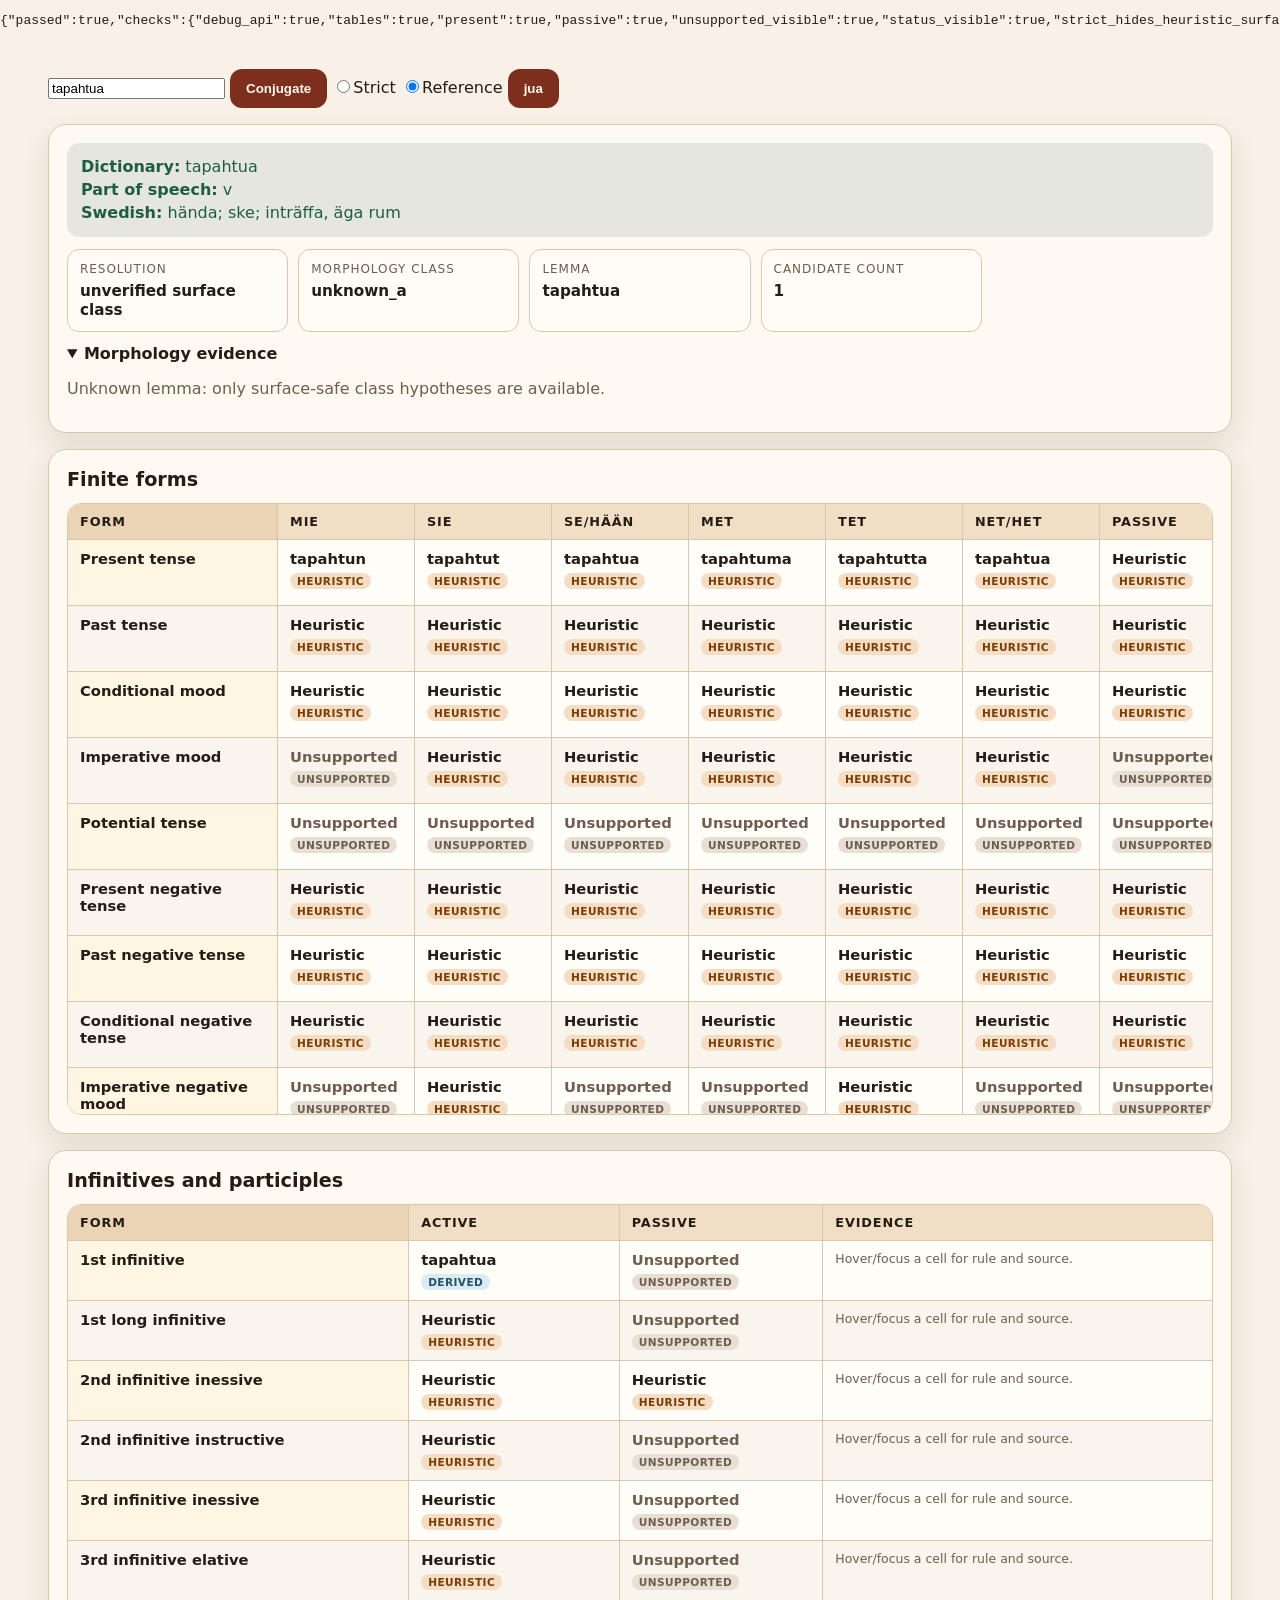
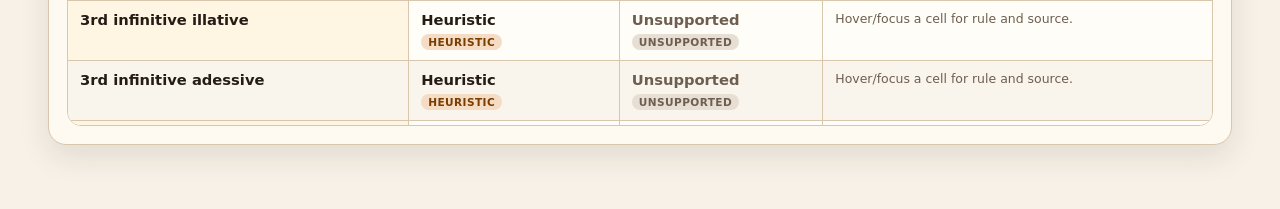
==== tests/browser_smoke.html @ 3a22d901 "Refactor browser morphology to Meanbot-derived rules" ====
<!doctype html>
<html lang="en">
<head>
  <meta charset="utf-8">
  <meta name="viewport" content="width=device-width, initial-scale=1">
  <title>Browser smoke test</title>
  <link rel="stylesheet" href="../styles.css">
</head>
<body>
  <pre id="smoke">PENDING</pre>
  <main>
    <input id="verbInput" value="antaa">
    <button id="conjugateBtn">Conjugate</button>
    <label><input type="radio" name="displayMode" value="strict" checked>Strict</label>
    <label><input type="radio" name="displayMode" value="reference">Reference</label>
    <button data-sample="jua">jua</button>
    <div id="output"></div>
  </main>
  <script src="../dictionary.js"></script>
  <script src="../grammar_rules.js"></script>
  <script src="../validation_metadata.js"></script>
  <script src="../lexicon.js"></script>
  <script src="../morphology.js"></script>
  <script src="../render.js"></script>
  <script src="../app.js"></script>
  <script>
    window.addEventListener("load", () => {
      const output = document.getElementById("output");
      const checks = {
        debug_api: Boolean(window.__conjugator?.generateCell),
        tables: output.querySelectorAll("table").length === 2,
        present: output.textContent.includes("annan"),
        passive: output.textContent.includes("annethaan"),
        unsupported_visible: output.textContent.includes("Unsupported"),
        status_visible: output.textContent.includes("Verified")
      };
      document.getElementById("verbInput").value = "tapahtua";
      document.getElementById("conjugateBtn").click();
      checks.strict_hides_heuristic_surface = !output.textContent.includes("tapahtun");
      const reference = document.querySelector('input[value="reference"]');
      reference.checked = true;
      reference.dispatchEvent(new Event("change", { bubbles: true }));
      checks.reference_labels_heuristic_surface = output.textContent.includes("tapahtun") && output.textContent.includes("Heuristic");
      const passed = Object.values(checks).every(Boolean);
      document.getElementById("smoke").textContent = JSON.stringify({ passed, checks });
      document.body.dataset.smoke = passed ? "pass" : "fail";
    });
  </script>
</body>
</html>
---- styles.css ----
:root {
  --bg: #f7f1e7;
  --card: #fffaf1;
  --ink: #241c15;
  --muted: #6d5e50;
  --line: #d8c7ad;
  --accent: #7d2f1d;
  --accent-2: #2f5d50;
  --warn: #7a4a00;
  --ok: #1e5d42;
  --shadow: 0 12px 30px rgba(48, 34, 20, 0.10);
}
* { box-sizing: border-box; }
html { background: var(--bg); color: var(--ink); font-family: ui-sans-serif, system-ui, -apple-system, BlinkMacSystemFont, "Segoe UI", sans-serif; }
body { margin: 0; }
main { max-width: 1220px; margin: 0 auto; padding: 28px 18px 48px; }
.hero { display: grid; grid-template-columns: minmax(0, 1fr) 320px; gap: 20px; align-items: stretch; margin-bottom: 18px; }
.hero h1 { font-size: clamp(2rem, 4vw, 4rem); line-height: 0.95; margin: 0 0 12px; letter-spacing: -0.04em; }
.eyebrow { text-transform: uppercase; letter-spacing: 0.14em; font-weight: 800; color: var(--accent); font-size: 0.75rem; margin: 0 0 10px; }
.lede { max-width: 760px; color: var(--muted); font-size: 1.05rem; line-height: 1.5; margin: 0; }
.sourcebox { background: var(--accent-2); color: #fff7e8; border-radius: 18px; padding: 18px; display: flex; flex-direction: column; gap: 8px; box-shadow: var(--shadow); }
.sourcebox strong { font-size: 1rem; }
.sourcebox span { opacity: 0.92; font-size: 0.92rem; }
.card { background: var(--card); border: 1px solid var(--line); border-radius: 18px; box-shadow: var(--shadow); padding: 18px; margin: 16px 0; }
.search label { display: block; font-weight: 800; margin-bottom: 8px; }
.inputrow { display: flex; gap: 10px; }
.inputrow input { flex: 1; border: 2px solid var(--line); border-radius: 12px; padding: 13px 14px; font-size: 1.05rem; background: #fffdf9; color: var(--ink); }
.inputrow input:focus { outline: 3px solid rgba(125,47,29,0.18); border-color: var(--accent); }
button { border: 0; border-radius: 12px; background: var(--accent); color: #fff8ee; padding: 12px 16px; font-weight: 800; cursor: pointer; }
button:hover { filter: brightness(1.05); }
.samples { margin-top: 12px; color: var(--muted); display: flex; gap: 8px; align-items: center; flex-wrap: wrap; }
.display-mode { margin: 14px 0 0; padding: 10px 12px; border: 1px solid var(--line); border-radius: 12px; display: flex; gap: 14px; align-items: center; flex-wrap: wrap; }
.display-mode legend { padding: 0 5px; font-weight: 800; }
.display-mode label { display: inline-flex; align-items: center; gap: 6px; margin: 0; font-weight: 700; }
.display-mode small { color: var(--muted); }
.linklike { background: transparent; color: var(--accent); padding: 2px 4px; border-radius: 6px; text-decoration: underline; }
.empty { color: var(--muted); padding: 14px 4px; }
.status { border-radius: 12px; padding: 12px 14px; margin-bottom: 12px; line-height: 1.45; }
.status.ok { background: rgba(47, 93, 80, .12); color: var(--ok); }
.status.warn { background: rgba(180, 122, 0, .15); color: var(--warn); }
.meta-grid { display: grid; grid-template-columns: repeat(5, minmax(160px, 1fr)); gap: 10px; }
.meta-grid div { border: 1px solid var(--line); border-radius: 12px; padding: 12px; background: rgba(255,255,255,.55); }
.meta-grid span { display: block; color: var(--muted); font-size: 0.75rem; text-transform: uppercase; letter-spacing: .08em; margin-bottom: 5px; }
.meta-grid strong { font-size: 0.95rem; }
.notes { margin-top: 12px; color: var(--muted); }
.notes summary { cursor: pointer; font-weight: 800; color: var(--ink); }
h2 { margin: 0 0 12px; font-size: 1.2rem; }
.table-wrap { overflow: auto; max-height: 68vh; border: 1px solid var(--line); border-radius: 14px; background: #fffdf8; }
.table-wrap.small { max-height: 58vh; }
table { width: 100%; border-collapse: separate; border-spacing: 0; min-width: 980px; }
th, td { padding: 10px 12px; border-bottom: 1px solid var(--line); border-right: 1px solid var(--line); text-align: left; vertical-align: top; font-size: 0.92rem; }
th { position: sticky; top: 0; background: #f0dfc5; z-index: 1; font-size: 0.8rem; text-transform: uppercase; letter-spacing: .07em; }
tr:nth-child(even) td { background: rgba(216,199,173,.16); }
td:first-child, th:first-child { position: sticky; left: 0; background: #fff5e3; z-index: 2; font-weight: 800; min-width: 210px; }
th:first-child { z-index: 3; background: #ead4b5; }
td:last-child, th:last-child { border-right: 0; }
tr:last-child td { border-bottom: 0; }
.cell-result { display: flex; min-width: 112px; flex-direction: column; gap: 6px; }
.cell-forms { font-weight: 650; overflow-wrap: anywhere; }
.cell-badge { align-self: flex-start; border-radius: 999px; padding: 2px 7px; font-size: 0.66rem; font-weight: 850; letter-spacing: .04em; text-transform: uppercase; white-space: nowrap; }
.badge-verified, .badge-supported_variant { color: #14533a; background: #d8eee4; }
.badge-derived { color: #23526a; background: #dcebf2; }
.badge-partial { color: #745000; background: #f4e5b9; }
.badge-ambiguous { color: #673a78; background: #eadcf0; }
.badge-heuristic { color: #7a3d00; background: #f5dcc5; }
.badge-unsupported { color: #6d5e50; background: #e8dfd4; }
.cell-status-unsupported .cell-forms, .cell-status-partial .cell-forms { color: var(--muted); }
.evidence-note { color: var(--muted); font-size: .78rem; min-width: 140px; }
footer { color: var(--muted); font-size: 0.9rem; margin-top: 22px; }
@media (max-width: 840px) {
  .hero { grid-template-columns: 1fr; }
  .inputrow { flex-direction: column; }
  .meta-grid { grid-template-columns: 1fr; }
  table { min-width: 900px; }
}
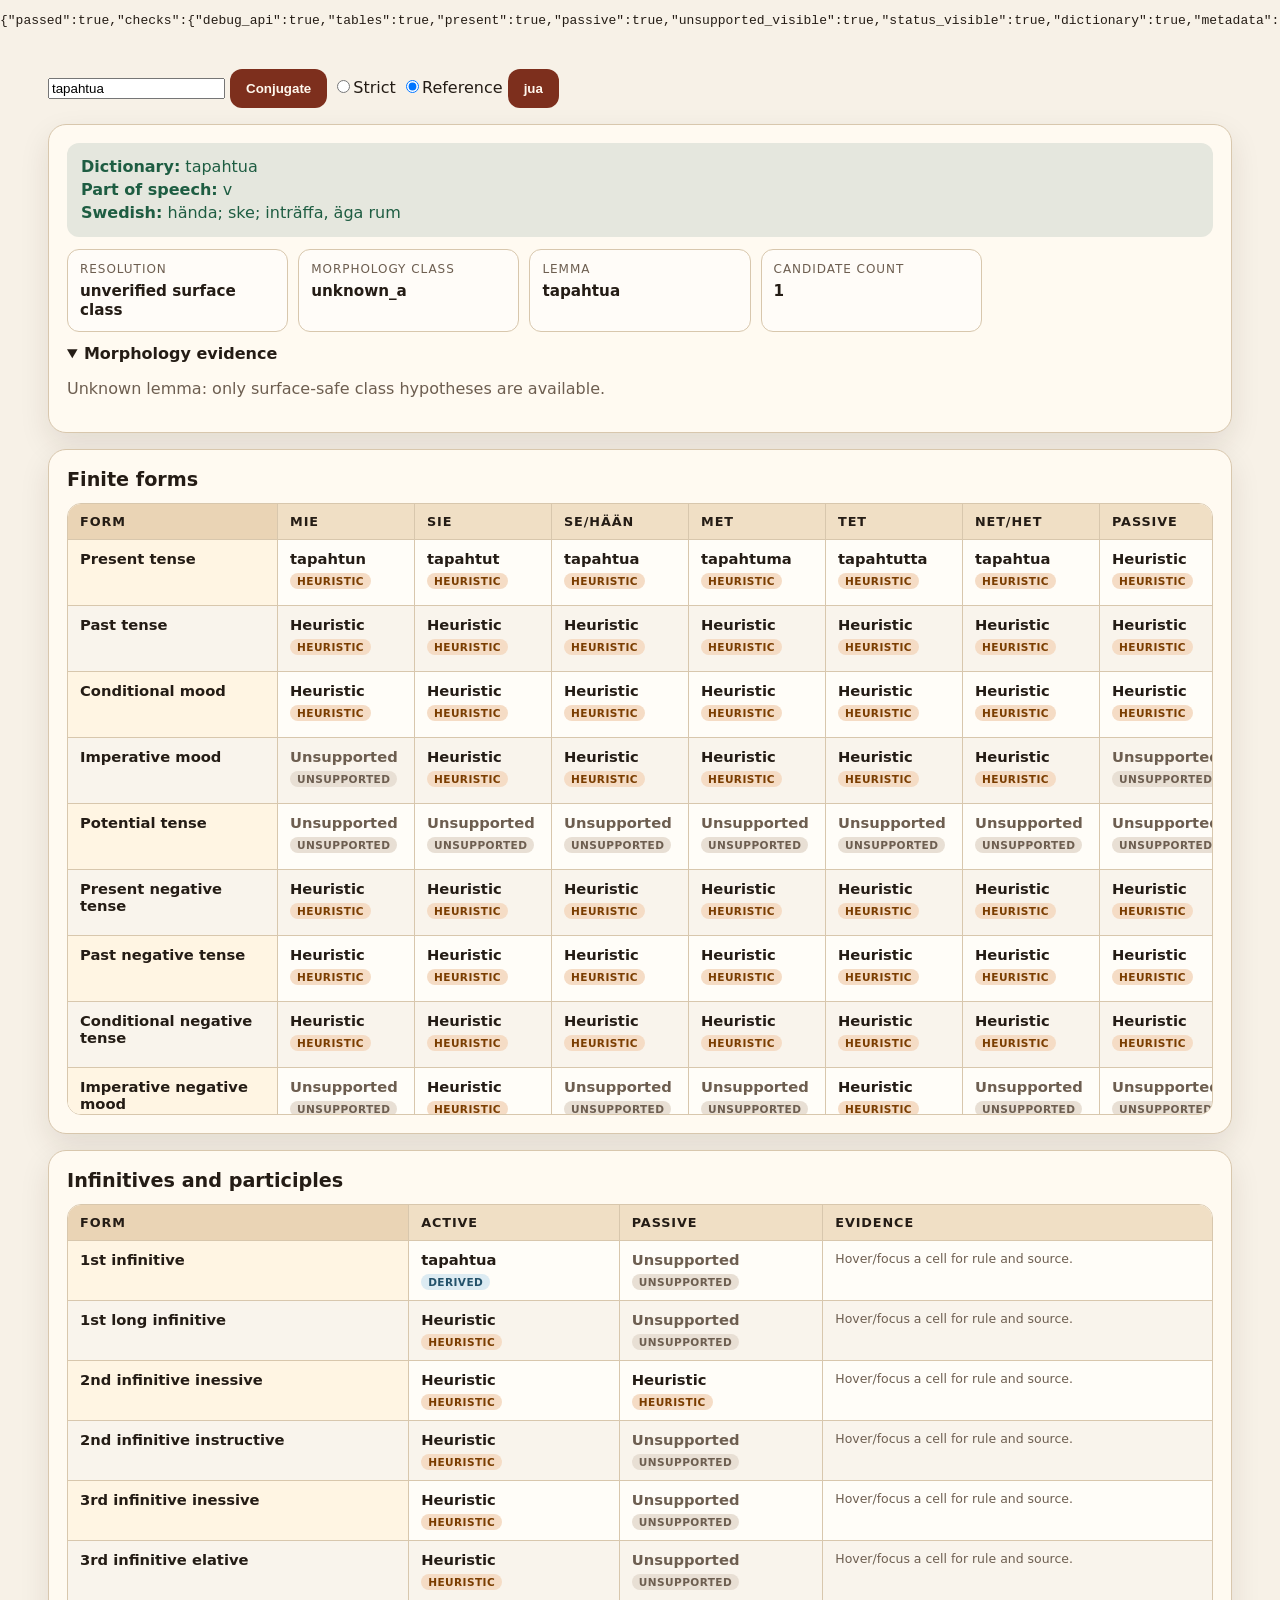
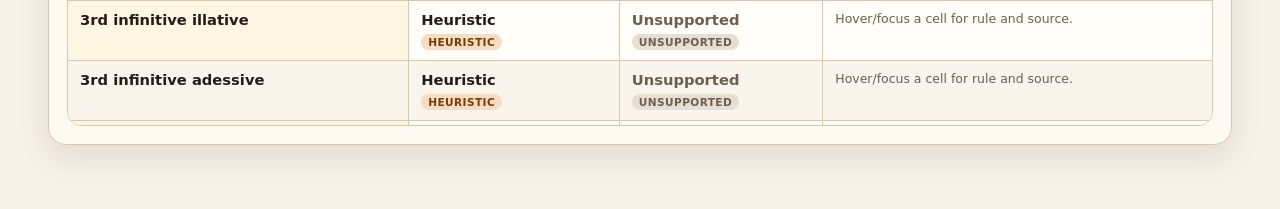
==== commit c7266452: "Deploy Meanbot-derived conjugator engine" ====
--- a/tests/browser_smoke.html
+++ b/tests/browser_smoke.html
@@ -26,14 +26,36 @@
   <script>
     window.addEventListener("load", () => {
       const output = document.getElementById("output");
+      const api = window.__conjugator;
+      const wraps = output.querySelectorAll(".table-wrap");
+      const firstHeader = output.querySelector("th:first-child");
       const checks = {
-        debug_api: Boolean(window.__conjugator?.generateCell),
+        debug_api: Boolean(api?.generateCell),
         tables: output.querySelectorAll("table").length === 2,
         present: output.textContent.includes("annan"),
         passive: output.textContent.includes("annethaan"),
         unsupported_visible: output.textContent.includes("Unsupported"),
-        status_visible: output.textContent.includes("Verified")
+        status_visible: output.textContent.includes("Verified"),
+        dictionary: api.lookupDictionary("antaa").found,
+        metadata: ["surfaces", "status", "source", "rule_id", "note"].every(key =>
+          Object.hasOwn(api.generateCell("antaa", "finite|Present tense|mie"), key)
+        ),
+        variants: api.generateCell("antaa", "nonfinite|3rd infinitive illative|active").surfaces.length === 3,
+        gradation: !api.conjugateParadigm("avata").nonfinite.some(row =>
+          [row.active, row.passive].some(cell => cell.surfaces.includes("apannu"))
+        ),
+        jua_juua_distinct:
+          api.generateCell("jua", "finite|Present tense|mie").surfaces[0] !==
+          api.generateCell("juua", "finite|Present tense|mie").surfaces[0],
+        saa_ambiguous: api.resolveInput("saa").kind === "ambiguous_known",
+        potential_unsupported: api.generateCell("antaa", "finite|Potential tense|mie").status === "unsupported",
+        table_scrollable: [...wraps].every(wrap => getComputedStyle(wrap).overflowX === "auto"),
+        sticky_column_opaque:
+          getComputedStyle(firstHeader).position === "sticky" &&
+          getComputedStyle(firstHeader).backgroundColor !== "rgba(0, 0, 0, 0)"
       };
+      document.querySelector('[data-sample="jua"]').click();
+      checks.sample_button = document.getElementById("verbInput").value === "jua" && output.textContent.includes("juon");
       document.getElementById("verbInput").value = "tapahtua";
       document.getElementById("conjugateBtn").click();
       checks.strict_hides_heuristic_surface = !output.textContent.includes("tapahtun");
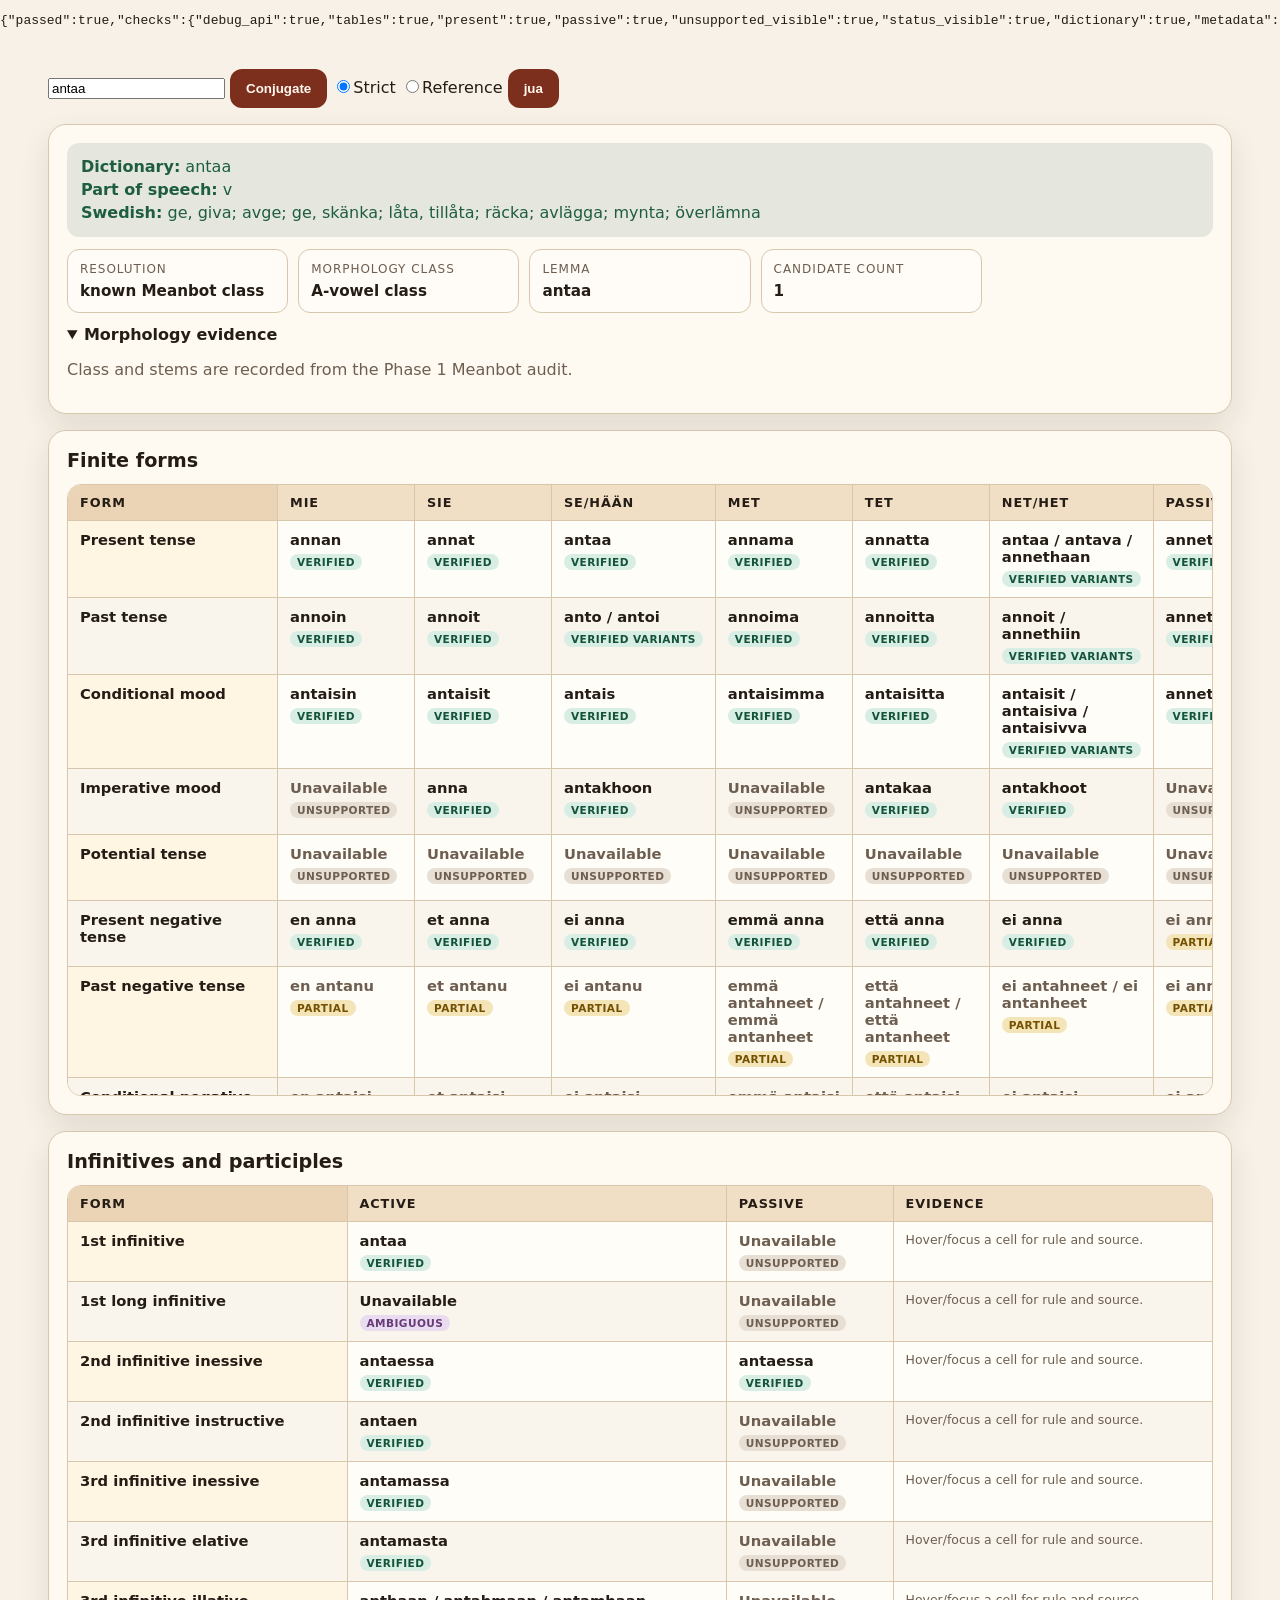
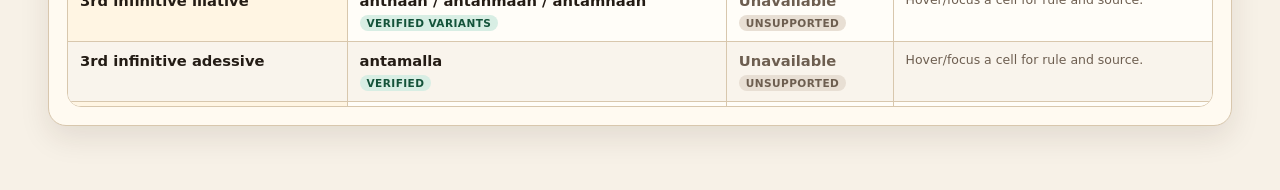
==== commit d466093e: "Show available form candidates with separate evidence badges" ====
--- a/tests/browser_smoke.html
+++ b/tests/browser_smoke.html
@@ -58,11 +58,23 @@
       checks.sample_button = document.getElementById("verbInput").value === "jua" && output.textContent.includes("juon");
       document.getElementById("verbInput").value = "tapahtua";
       document.getElementById("conjugateBtn").click();
-      checks.strict_hides_heuristic_surface = !output.textContent.includes("tapahtun");
+      const heuristicCell = output.querySelector(".cell-status-heuristic");
+      checks.default_shows_heuristic_surface = heuristicCell.querySelector(".cell-forms").textContent === "tapahtun";
+      checks.heuristic_badge_separate = heuristicCell.querySelector(".cell-badge").textContent === "Heuristic";
+      checks.empty_heuristic_is_unavailable = [...output.querySelectorAll(".cell-status-heuristic .cell-forms")].some(cell => cell.textContent === "Unavailable");
+      checks.default_evidence_on_focus = heuristicCell.querySelector(".cell-result").title.includes("Rule:") && !heuristicCell.querySelector(".cell-evidence");
       const reference = document.querySelector('input[value="reference"]');
       reference.checked = true;
       reference.dispatchEvent(new Event("change", { bubbles: true }));
-      checks.reference_labels_heuristic_surface = output.textContent.includes("tapahtun") && output.textContent.includes("Heuristic");
+      checks.reference_labels_heuristic_surface = output.querySelector(".cell-status-heuristic .cell-forms").textContent === "tapahtun" && output.textContent.includes("Heuristic");
+      checks.reference_evidence_visible = output.querySelector(".cell-evidence").textContent.includes("Source:");
+      document.getElementById("verbInput").value = "antaa";
+      document.getElementById("conjugateBtn").click();
+      checks.partial_surface_visible = [...output.querySelectorAll(".cell-status-partial .cell-forms")].some(cell => cell.textContent === api.generateCell("antaa", "finite|Present negative tense|passive").surfaces.join(" / "));
+      document.querySelector('input[value="strict"]').checked = true;
+      document.querySelector('input[value="strict"]').dispatchEvent(new Event("change", { bubbles: true }));
+      checks.default_partial_surface_visible = [...output.querySelectorAll(".cell-status-partial .cell-forms")].some(cell => cell.textContent === api.generateCell("antaa", "finite|Present negative tense|passive").surfaces.join(" / "));
+      checks.unsupported_is_unavailable = output.querySelector(".cell-status-unsupported .cell-forms").textContent === "Unavailable";
       const passed = Object.values(checks).every(Boolean);
       document.getElementById("smoke").textContent = JSON.stringify({ passed, checks });
       document.body.dataset.smoke = passed ? "pass" : "fail";
--- a/styles.css
+++ b/styles.css
@@ -57,6 +57,7 @@
 tr:last-child td { border-bottom: 0; }
 .cell-result { display: flex; min-width: 112px; flex-direction: column; gap: 6px; }
 .cell-forms { font-weight: 650; overflow-wrap: anywhere; }
+.cell-evidence { color: var(--muted); font-size: .75rem; overflow-wrap: anywhere; }
 .cell-badge { align-self: flex-start; border-radius: 999px; padding: 2px 7px; font-size: 0.66rem; font-weight: 850; letter-spacing: .04em; text-transform: uppercase; white-space: nowrap; }
 .badge-verified, .badge-supported_variant { color: #14533a; background: #d8eee4; }
 .badge-derived { color: #23526a; background: #dcebf2; }
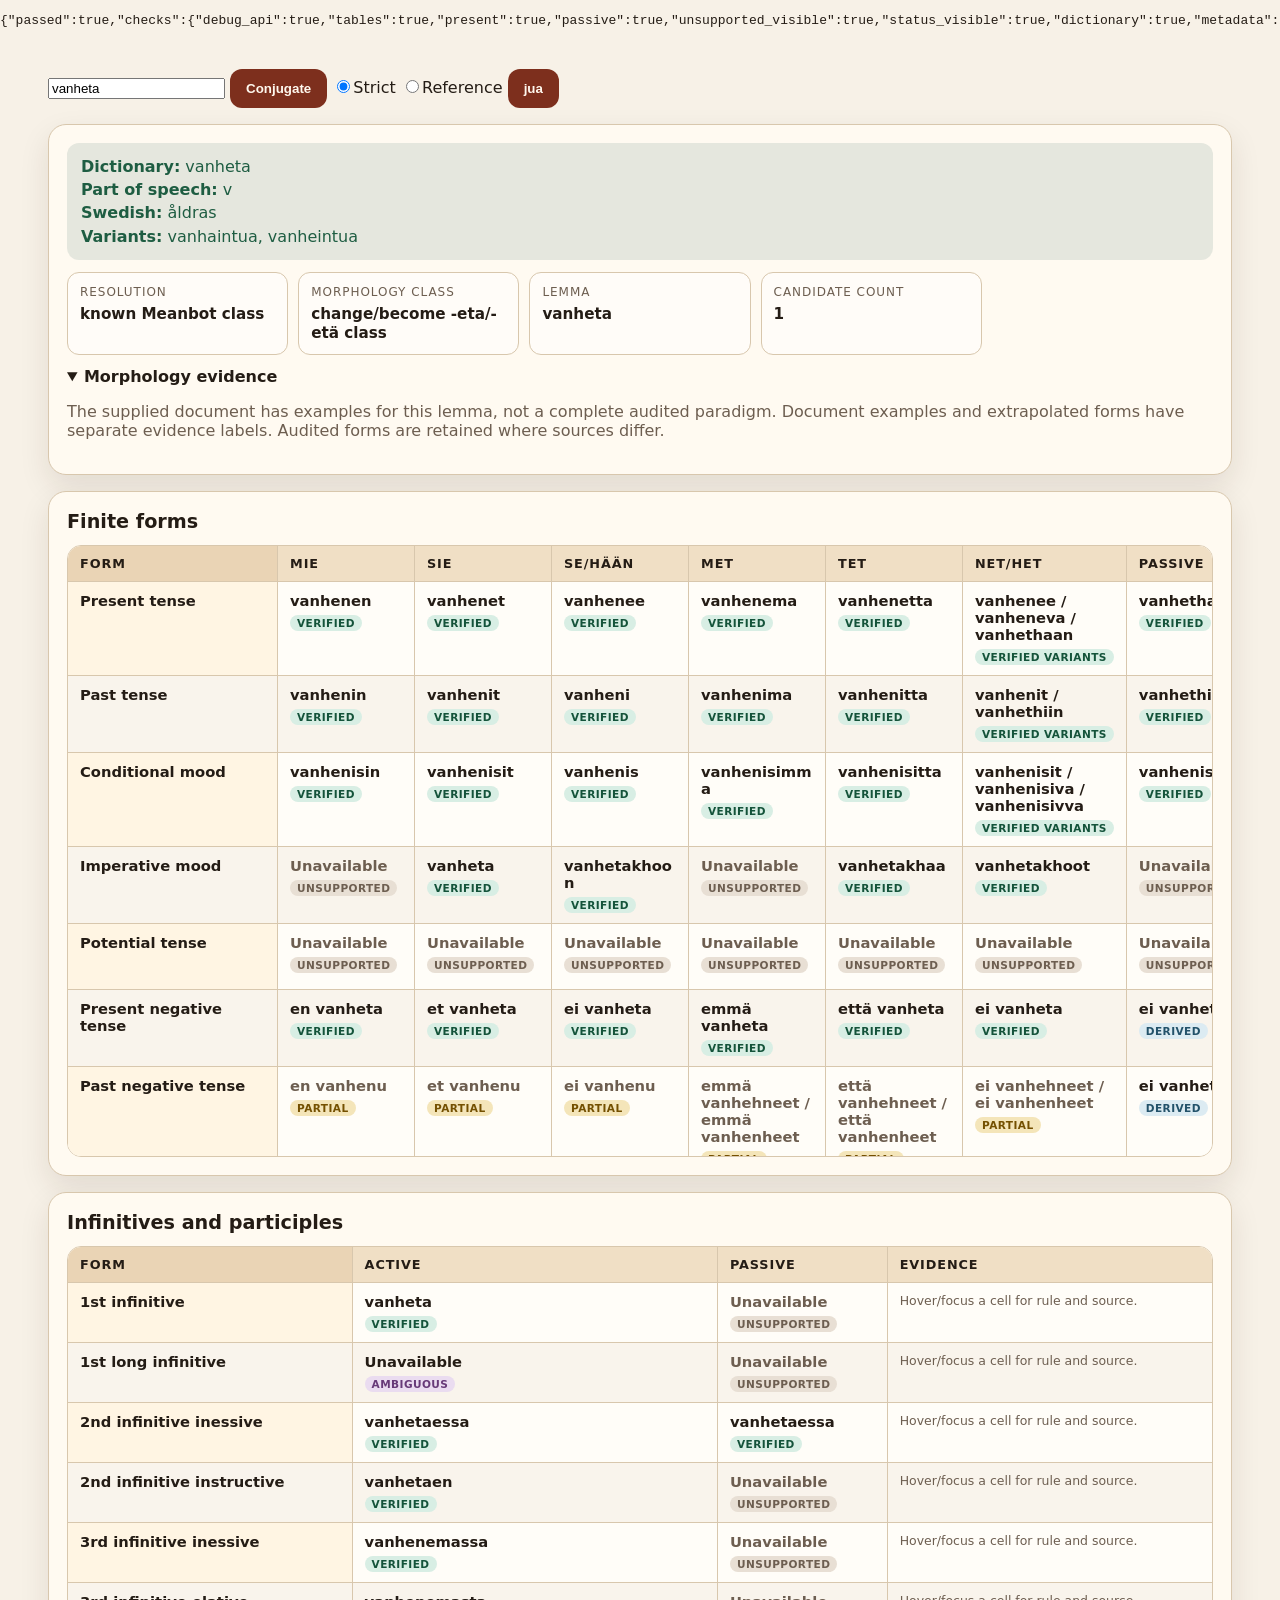
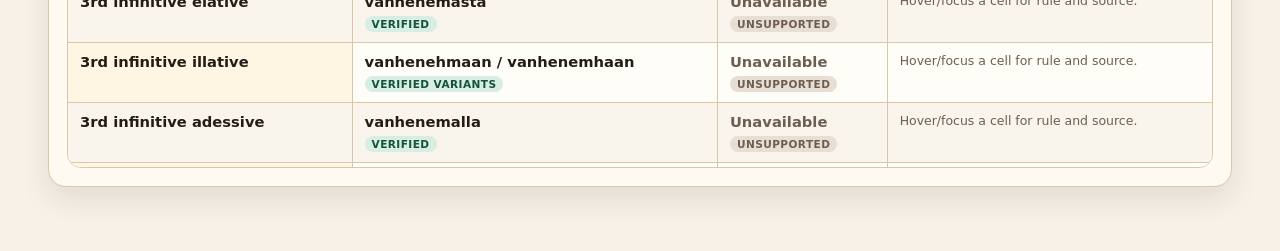
==== commit 08195606: "Add traceable Meanbot negatives and past-example coverage" ====
--- a/tests/browser_smoke.html
+++ b/tests/browser_smoke.html
@@ -20,6 +20,10 @@
   <script src="../grammar_rules.js"></script>
   <script src="../validation_metadata.js"></script>
   <script src="../lexicon.js"></script>
+  <script src="../meanbot_update_data.js"></script>
+  <script src="../meanbot_updates.js"></script>
+  <script src="../past_example_data.js"></script>
+  <script src="../past_examples.js"></script>
   <script src="../morphology.js"></script>
   <script src="../render.js"></script>
   <script src="../app.js"></script>
@@ -70,11 +74,37 @@
       checks.reference_evidence_visible = output.querySelector(".cell-evidence").textContent.includes("Source:");
       document.getElementById("verbInput").value = "antaa";
       document.getElementById("conjugateBtn").click();
-      checks.partial_surface_visible = [...output.querySelectorAll(".cell-status-partial .cell-forms")].some(cell => cell.textContent === api.generateCell("antaa", "finite|Present negative tense|passive").surfaces.join(" / "));
+      checks.partial_surface_visible = [...output.querySelectorAll(".cell-status-partial .cell-forms")].some(cell => cell.textContent === api.generateCell("antaa", "finite|Present perfect tense|mie").surfaces.join(" / "));
       document.querySelector('input[value="strict"]').checked = true;
       document.querySelector('input[value="strict"]').dispatchEvent(new Event("change", { bubbles: true }));
-      checks.default_partial_surface_visible = [...output.querySelectorAll(".cell-status-partial .cell-forms")].some(cell => cell.textContent === api.generateCell("antaa", "finite|Present negative tense|passive").surfaces.join(" / "));
+      checks.default_partial_surface_visible = [...output.querySelectorAll(".cell-status-partial .cell-forms")].some(cell => cell.textContent === api.generateCell("antaa", "finite|Present perfect tense|mie").surfaces.join(" / "));
       checks.unsupported_is_unavailable = output.querySelector(".cell-status-unsupported .cell-forms").textContent === "Unavailable";
+      checks.updated_conditional_visible = [...output.querySelectorAll(".cell-status-derived .cell-forms")].some(cell => cell.textContent === "en antais");
+      checks.updated_passive_visible = [...output.querySelectorAll(".cell-status-derived .cell-forms")].some(cell => cell.textContent === "ei antaa");
+      checks.per_surface_source_visible = [...output.querySelectorAll(".cell-status-derived .cell-result")].some(cell => cell.title.includes("main-component-roundtrip") && cell.title.includes("VERB_RUNTIME_RESULTS.tsv:"));
+      document.getElementById("verbInput").value = "olla";
+      document.getElementById("conjugateBtn").click();
+      const potential = [...output.querySelectorAll("tbody tr")].find(row => row.querySelector("td").textContent === "Potential tense");
+      checks.exact_lienee_visible = potential.querySelectorAll("td")[3].querySelector(".cell-forms").textContent === "lienee";
+      checks.neighboring_potential_unavailable = potential.querySelectorAll("td")[1].querySelector(".cell-forms").textContent === "Unavailable";
+      document.getElementById("verbInput").value = "rakastaa";
+      document.getElementById("conjugateBtn").click();
+      const past = [...output.querySelectorAll("tbody tr")].find(row => row.querySelector("td").textContent === "Past tense");
+      checks.document_example_visible = past.querySelectorAll("td")[3].querySelector(".cell-forms").textContent === "rakasti";
+      checks.document_badge_distinct = past.querySelectorAll("td")[3].querySelector(".cell-badge").textContent === "Document example";
+      checks.extrapolated_past_visible = past.querySelectorAll("td")[1].querySelector(".cell-forms").textContent === "rakastin";
+      checks.extrapolated_badge_distinct = past.querySelectorAll("td")[1].querySelector(".cell-badge").textContent === "Heuristic";
+      checks.document_source_locator = past.querySelectorAll("td")[3].querySelector(".cell-result").title.includes("#T5.R9");
+      checks.document_composed_example_limit = past.querySelectorAll("td")[3].querySelector(".cell-result").title.includes("not an independent corpus attestation");
+      checks.heldout_rule_candidate = api.generateCell("haista", "finite|Past tense|mie").surfaces[0] === "haisin" && api.generateCell("haista", "finite|Past tense|mie").status === "heuristic";
+      checks.document_strong_stem_gap = api.generateCell("auttaa", "finite|Past tense|se/hään").surfaces.length === 0 && api.generateCell("auttaa", "finite|Past tense|se/hään").status === "ambiguous";
+      document.getElementById("verbInput").value = "vanheta";
+      document.getElementById("conjugateBtn").click();
+      const auditedPast = [...output.querySelectorAll("tbody tr")].find(row => row.querySelector("td").textContent === "Past tense");
+      checks.audited_past_retained = auditedPast.querySelectorAll("td")[3].querySelector(".cell-forms").textContent === "vanheni";
+      checks.source_conflict_explained = auditedPast.querySelectorAll("td")[3].querySelector(".cell-result").title.includes("vanhentu");
+      checks.source_conflict_not_variant = !auditedPast.querySelectorAll("td")[3].querySelector(".cell-forms").textContent.includes("vanhentu");
+      checks.visible_variant_normalization = api.resolveInput("tehjä").lemma === "tehä" && api.resolveInput("tehjä").normalized_from === "tehjä";
       const passed = Object.values(checks).every(Boolean);
       document.getElementById("smoke").textContent = JSON.stringify({ passed, checks });
       document.body.dataset.smoke = passed ? "pass" : "fail";
--- a/styles.css
+++ b/styles.css
@@ -60,6 +60,7 @@
 .cell-evidence { color: var(--muted); font-size: .75rem; overflow-wrap: anywhere; }
 .cell-badge { align-self: flex-start; border-radius: 999px; padding: 2px 7px; font-size: 0.66rem; font-weight: 850; letter-spacing: .04em; text-transform: uppercase; white-space: nowrap; }
 .badge-verified, .badge-supported_variant { color: #14533a; background: #d8eee4; }
+.badge-documented { color: #24496d; background: #deebfa; }
 .badge-derived { color: #23526a; background: #dcebf2; }
 .badge-partial { color: #745000; background: #f4e5b9; }
 .badge-ambiguous { color: #673a78; background: #eadcf0; }
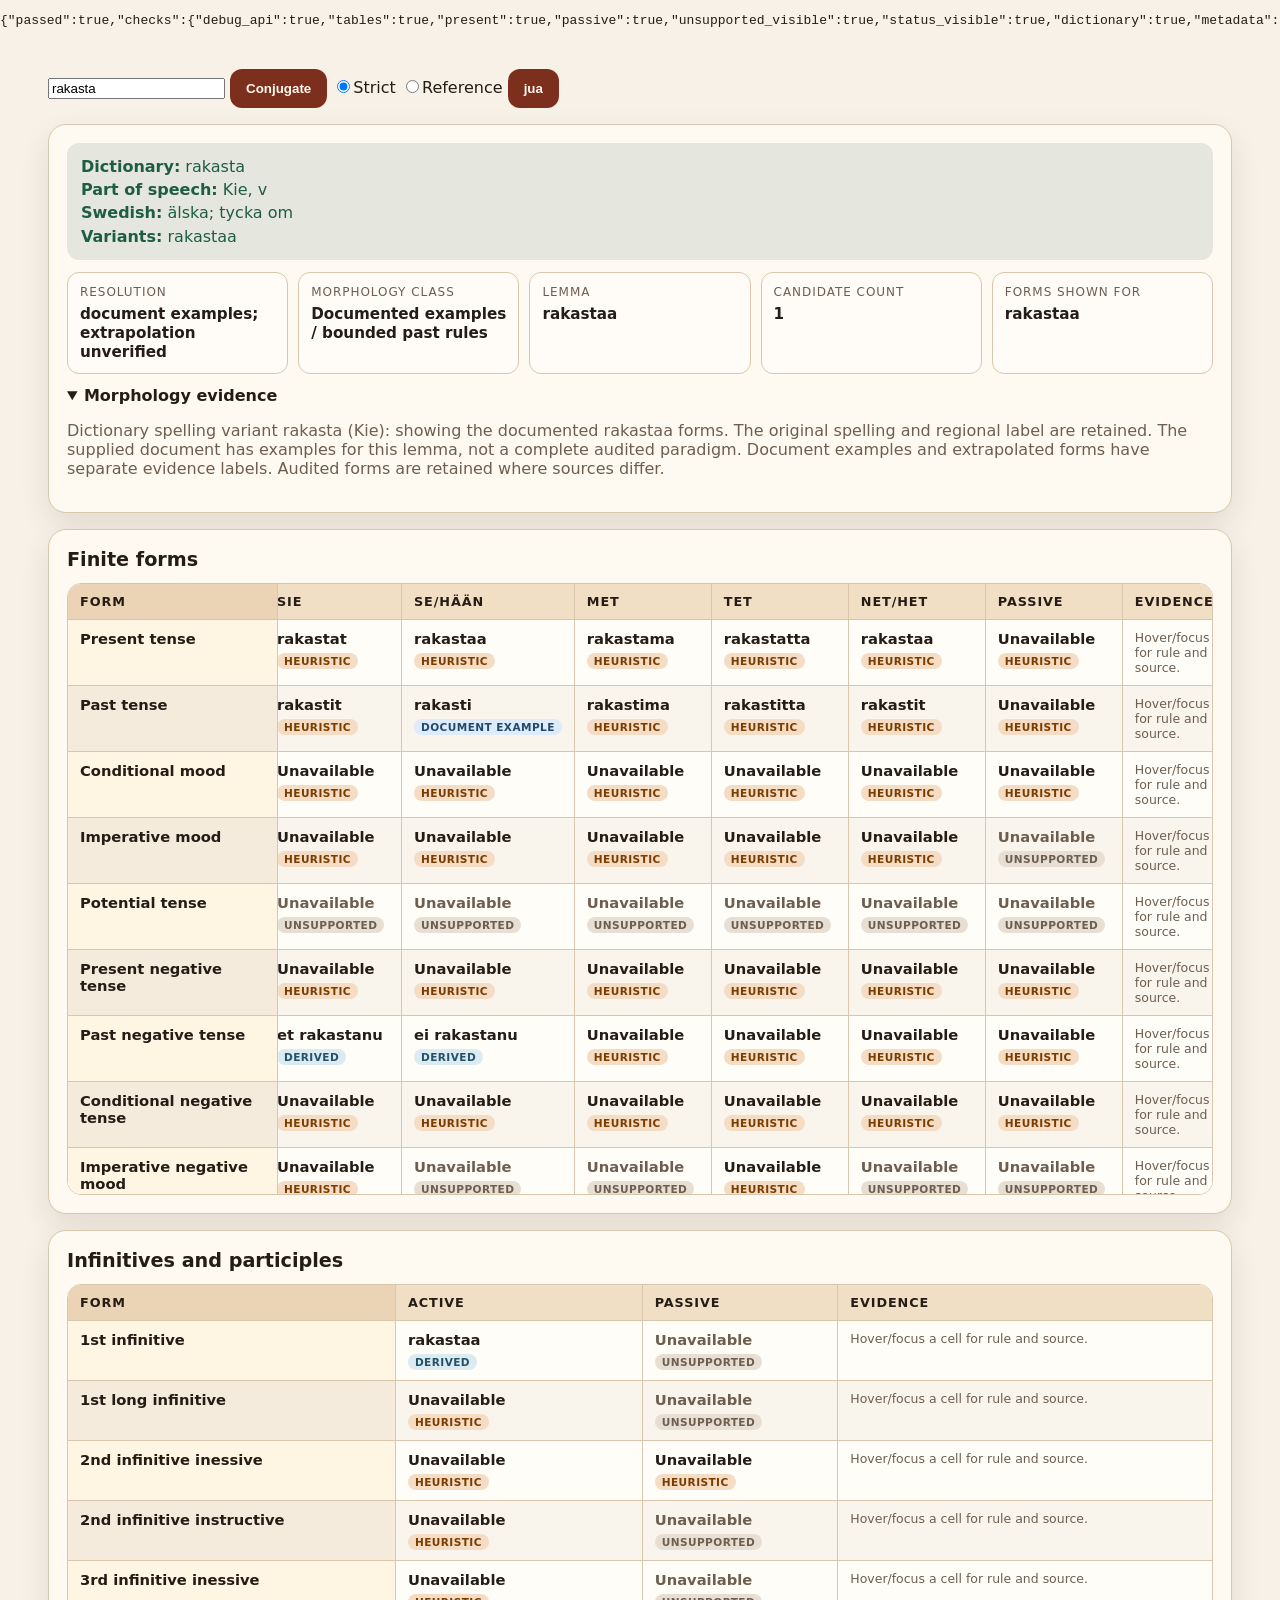
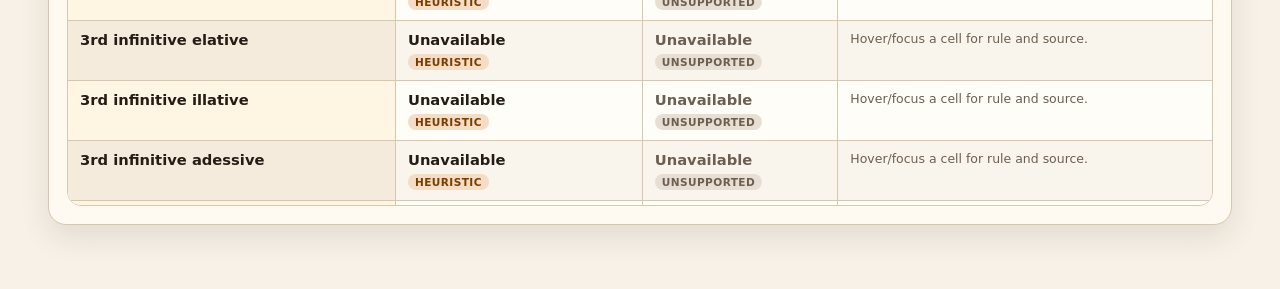
==== commit 62e261f9: "Resolve documented short-vowel dictionary spellings before past inference" ====
--- a/tests/browser_smoke.html
+++ b/tests/browser_smoke.html
@@ -4,7 +4,7 @@
   <meta charset="utf-8">
   <meta name="viewport" content="width=device-width, initial-scale=1">
   <title>Browser smoke test</title>
-  <link rel="stylesheet" href="../styles.css">
+  <link rel="stylesheet" href="../styles.css?v=rakasta-fix">
 </head>
 <body>
   <pre id="smoke">PENDING</pre>
@@ -23,9 +23,9 @@
   <script src="../meanbot_update_data.js"></script>
   <script src="../meanbot_updates.js"></script>
   <script src="../past_example_data.js"></script>
-  <script src="../past_examples.js"></script>
-  <script src="../morphology.js"></script>
-  <script src="../render.js"></script>
+  <script src="../past_examples.js?v=rakasta-fix"></script>
+  <script src="../morphology.js?v=rakasta-fix"></script>
+  <script src="../render.js?v=rakasta-fix"></script>
   <script src="../app.js"></script>
   <script>
     window.addEventListener("load", () => {
@@ -105,6 +105,20 @@
       checks.source_conflict_explained = auditedPast.querySelectorAll("td")[3].querySelector(".cell-result").title.includes("vanhentu");
       checks.source_conflict_not_variant = !auditedPast.querySelectorAll("td")[3].querySelector(".cell-forms").textContent.includes("vanhentu");
       checks.visible_variant_normalization = api.resolveInput("tehjä").lemma === "tehä" && api.resolveInput("tehjä").normalized_from === "tehjä";
+      document.getElementById("verbInput").value = "rakasta";
+      document.getElementById("conjugateBtn").click();
+      const reportedPast = [...output.querySelectorAll("tbody tr")].find(row => row.querySelector("td").textContent === "Past tense");
+      checks.reported_spelling_past = reportedPast.querySelectorAll("td")[3].querySelector(".cell-forms").textContent === "rakasti";
+      checks.reported_spelling_document_badge = reportedPast.querySelectorAll("td")[3].querySelector(".cell-badge").textContent === "Document example";
+      checks.reported_spelling_mie = reportedPast.querySelectorAll("td")[1].querySelector(".cell-forms").textContent === "rakastin";
+      checks.reported_spelling_no_rakasi = ![...reportedPast.querySelectorAll(".cell-forms")].some(cell => /^(rakasi|rakasin)$/.test(cell.textContent));
+      checks.variant_target_visible = output.textContent.includes("Forms shown for") && output.textContent.includes("showing the documented rakastaa forms");
+      checks.original_region_retained = output.textContent.includes("rakasta (Kie)") && output.textContent.includes("Part of speech: Kie, v");
+      checks.reported_spelling_participle = api.generateCell("rakasta", "nonfinite|Past participle|active").surfaces[0] === "rakastanu";
+      checks.unsupported_variant_not_guessed = api.generateCell("halkasta", "finite|Past tense|se/hään").surfaces.length === 0;
+      const reportedWrap = output.querySelector(".table-wrap");
+      reportedWrap.scrollLeft = 150;
+      checks.sticky_body_column_opaque = [...output.querySelectorAll("tbody td:first-child")].every(cell => getComputedStyle(cell).position === "sticky" && /^rgb\(/.test(getComputedStyle(cell).backgroundColor));
       const passed = Object.values(checks).every(Boolean);
       document.getElementById("smoke").textContent = JSON.stringify({ passed, checks });
       document.body.dataset.smoke = passed ? "pass" : "fail";
--- a/styles.css
+++ b/styles.css
@@ -52,6 +52,7 @@
 th { position: sticky; top: 0; background: #f0dfc5; z-index: 1; font-size: 0.8rem; text-transform: uppercase; letter-spacing: .07em; }
 tr:nth-child(even) td { background: rgba(216,199,173,.16); }
 td:first-child, th:first-child { position: sticky; left: 0; background: #fff5e3; z-index: 2; font-weight: 800; min-width: 210px; }
+tr:nth-child(even) td:first-child { background: #f4ebdd; }
 th:first-child { z-index: 3; background: #ead4b5; }
 td:last-child, th:last-child { border-right: 0; }
 tr:last-child td { border-bottom: 0; }
